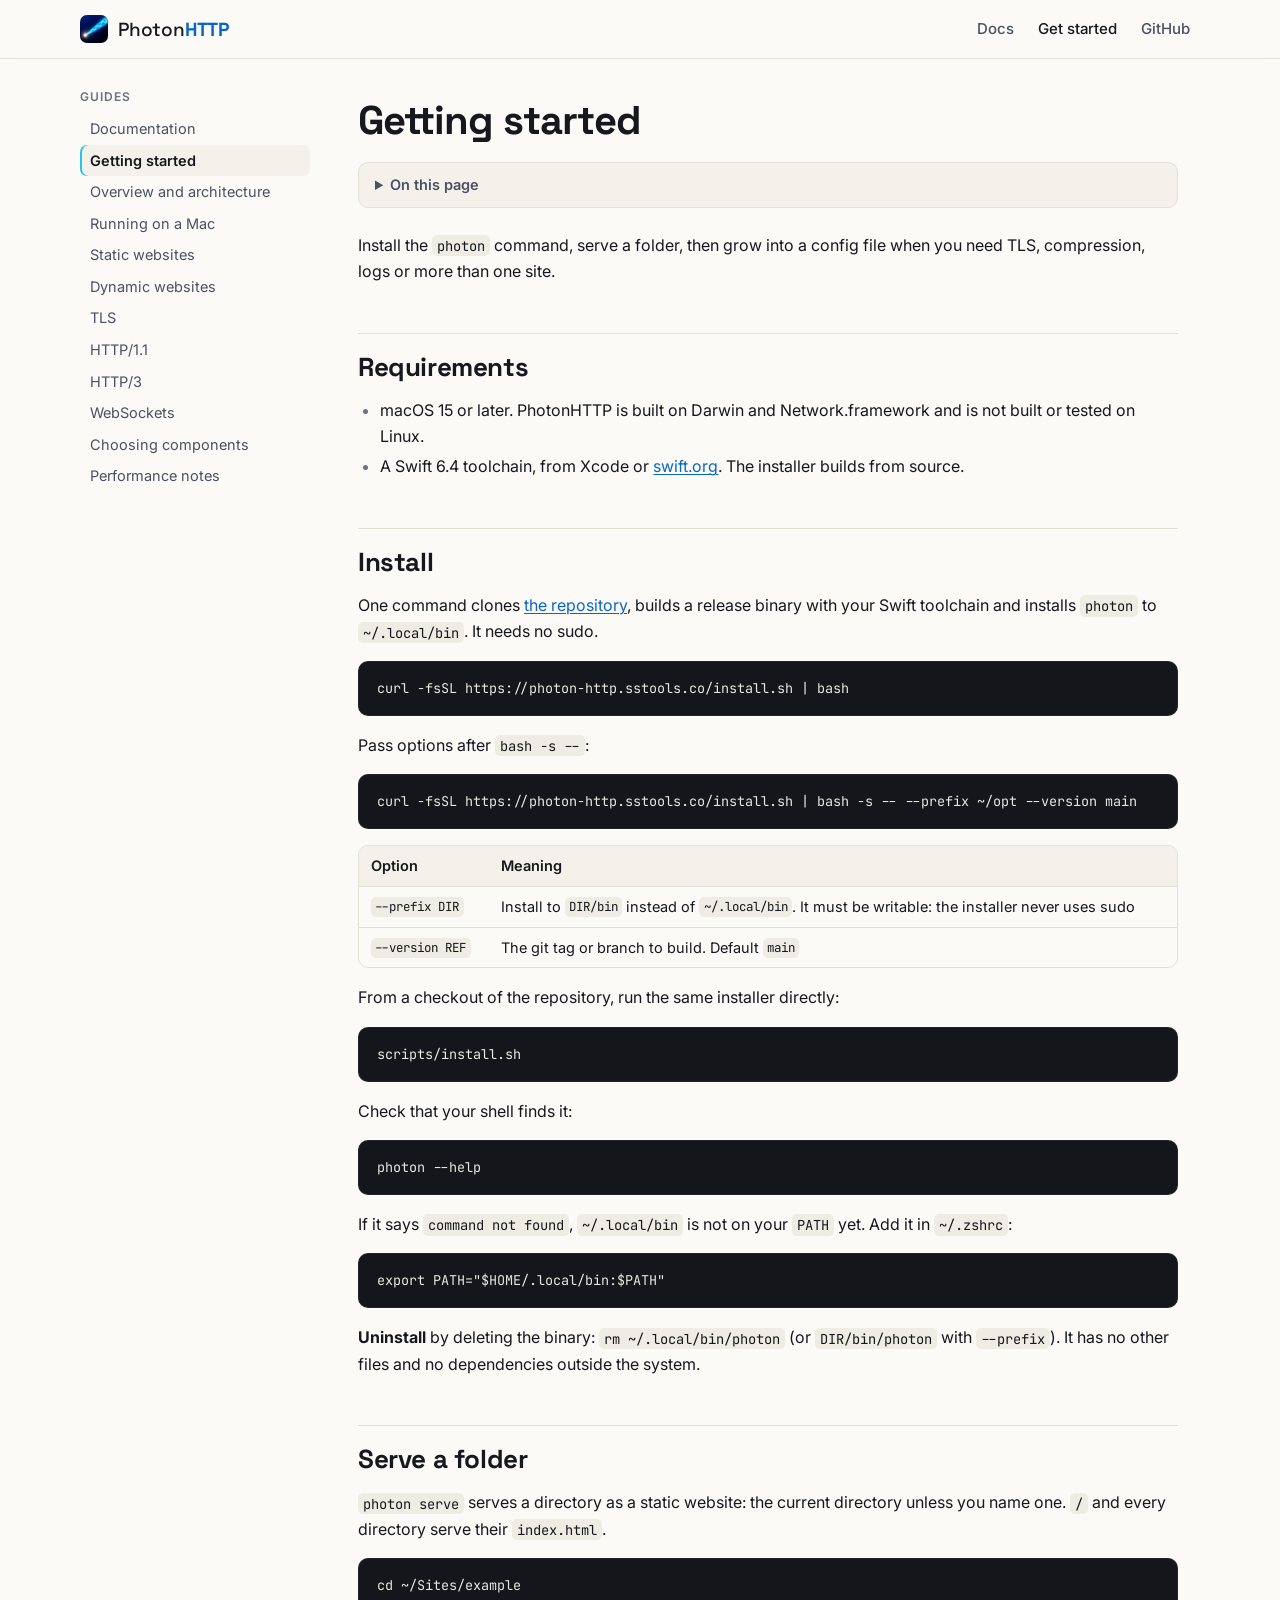
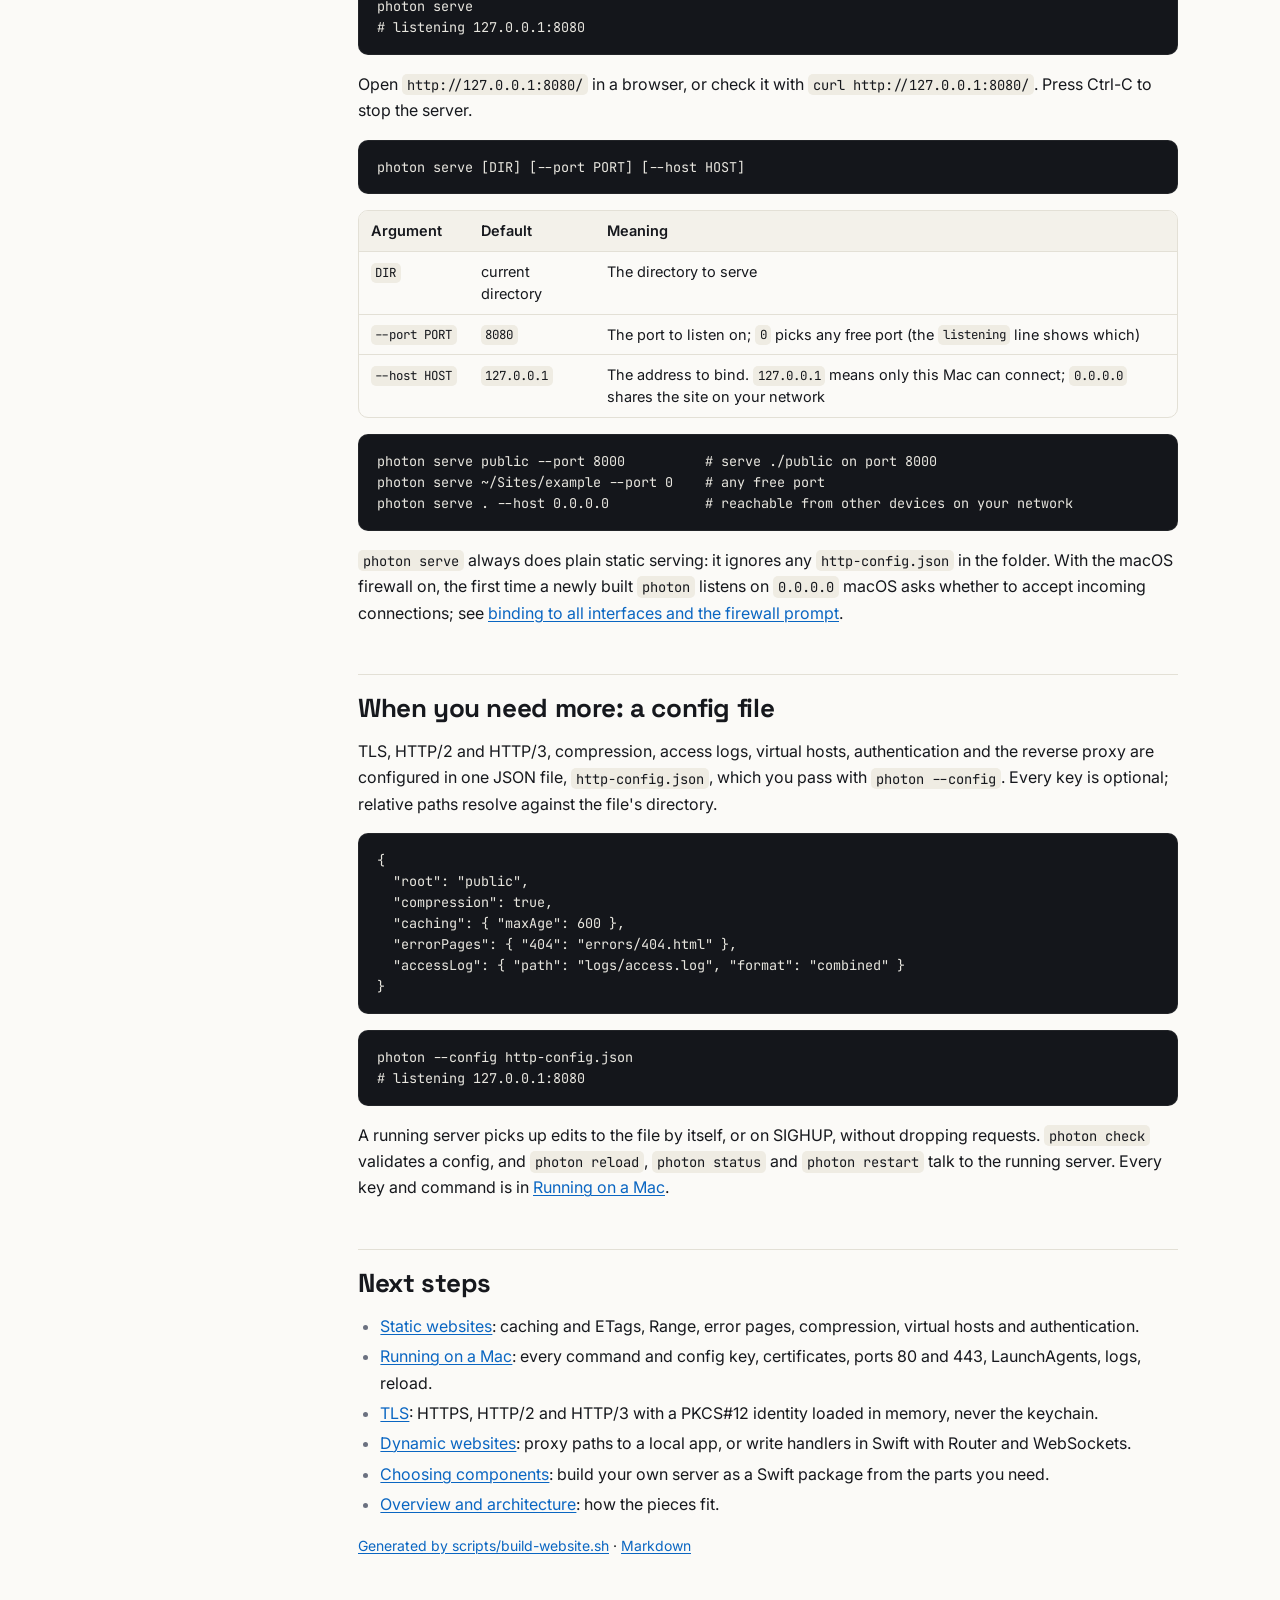
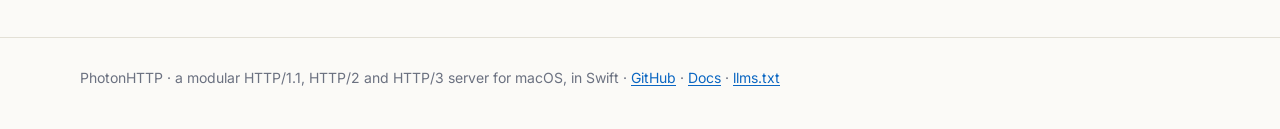
==== Website/docs/getting-started.html @ 5d08bf26 "Add the photon-http.sstools.co website Home page, docs generated from docs/guide by scripts/build-we" ====
<!doctype html>
<html lang="en">
<head>
<meta charset="utf-8">
<meta name="viewport" content="width=device-width, initial-scale=1">
<title>Getting started · PhotonHTTP</title>
<meta name="description" content="Install the photon command with one line and serve any folder as a static website with photon serve.">
<link rel="canonical" href="https://photon-http.sstools.co/docs/getting-started.html">
<link rel="alternate" type="text/markdown" href="getting-started.md" title="Markdown">
<meta property="og:type" content="article">
<meta property="og:site_name" content="PhotonHTTP">
<meta property="og:title" content="Getting started · PhotonHTTP">
<meta property="og:description" content="Install the photon command with one line and serve any folder as a static website with photon serve.">
<meta property="og:url" content="https://photon-http.sstools.co/docs/getting-started.html">
<meta property="og:image" content="https://photon-http.sstools.co/images/og.png">
<meta property="og:image:width" content="1200">
<meta property="og:image:height" content="630">
<meta property="og:image:alt" content="PhotonHTTP">
<meta name="twitter:card" content="summary_large_image">
<meta name="twitter:title" content="Getting started · PhotonHTTP">
<meta name="twitter:description" content="Install the photon command with one line and serve any folder as a static website with photon serve.">
<meta name="twitter:image" content="https://photon-http.sstools.co/images/og.png">
<link rel="icon" type="image/png" sizes="32x32" href="../images/favicon-32.png">
<link rel="apple-touch-icon" href="../images/apple-touch-icon.png">
<link rel="preconnect" href="https://fonts.googleapis.com">
<link rel="preconnect" href="https://fonts.gstatic.com" crossorigin>
<link rel="stylesheet" href="https://fonts.googleapis.com/css2?family=Inter:wght@400;500;600;700&amp;family=JetBrains+Mono:wght@400;500&amp;family=Space+Grotesk:wght@500;700&amp;display=swap">
<link rel="stylesheet" href="../assets/site.css">
<script src="../assets/site.js" defer></script>
</head>
<body class="docs">
<!-- Generated by scripts/build-website.sh from scripts/build-website.sh. Do not edit. -->
<header class="site-header">
  <div class="wrap header-inner">
    <a class="brand" href="../"><img src="../images/logo.png" alt="" width="28" height="28" onerror="this.remove()"><span>Photon<b>HTTP</b></span></a>
    <nav class="top-nav" aria-label="Site">
      <a href="index.html">Docs</a>
      <a href="getting-started.html" aria-current="page">Get started</a>
      <a href="https://github.com/brennanMKE/PhotonHTTP" rel="noopener">GitHub</a>
    </nav>
  </div>
</header>
<div class="wrap docs-layout">
  <aside class="docs-nav" aria-label="Documentation">
    <details open>
      <summary>Guides</summary>
      <ul>
<li><a href="index.html">Documentation</a></li>
<li><a href="getting-started.html" aria-current="page">Getting started</a></li>
<li><a href="overview.html">Overview and architecture</a></li>
<li><a href="running-on-a-mac.html">Running on a Mac</a></li>
<li><a href="static-sites.html">Static websites</a></li>
<li><a href="dynamic-sites.html">Dynamic websites</a></li>
<li><a href="tls.html">TLS</a></li>
<li><a href="http1.html">HTTP/1.1</a></li>
<li><a href="http3.html">HTTP/3</a></li>
<li><a href="websockets.html">WebSockets</a></li>
<li><a href="choosing-components.html">Choosing components</a></li>
<li><a href="performance.html">Performance notes</a></li>
      </ul>
    </details>
  </aside>
  <main class="prose" id="main">
<h1 id="getting-started">Getting started</h1>
<details class="toc"><summary>On this page</summary><ul>
<li><a href="#requirements">Requirements</a></li>
<li><a href="#install">Install</a></li>
<li><a href="#serve-a-folder">Serve a folder</a></li>
<li><a href="#when-you-need-more-a-config-file">When you need more: a config file</a></li>
<li><a href="#next-steps">Next steps</a></li>
</ul></details>
<p>Install the <code>photon</code> command, serve a folder, then grow into a config file when you need TLS,
compression, logs or more than one site.</p>
<h2 id="requirements"><a class="anchor" href="#requirements" aria-hidden="true">#</a>Requirements</h2>
<ul>
<li>macOS 15 or later. PhotonHTTP is built on Darwin and Network.framework and is not built or
tested on Linux.</li>
<li>A Swift 6.4 toolchain, from Xcode or <a href="https://www.swift.org/install/macos/" rel="noopener">swift.org</a>. The
installer builds from source.</li>
</ul>
<h2 id="install"><a class="anchor" href="#install" aria-hidden="true">#</a>Install</h2>
<p>One command clones <a href="https://github.com/brennanMKE/PhotonHTTP" rel="noopener">the repository</a>, builds a
release binary with your Swift toolchain and installs <code>photon</code> to <code>~/.local/bin</code>. It needs no
sudo.</p>
<pre><code class="language-bash">curl -fsSL https://photon-http.sstools.co/install.sh | bash</code></pre>
<p>Pass options after <code>bash -s --</code>:</p>
<pre><code class="language-bash">curl -fsSL https://photon-http.sstools.co/install.sh | bash -s -- --prefix ~/opt --version main</code></pre>
<div class="table-wrap"><table><thead><tr><th>Option</th><th>Meaning</th></tr></thead><tbody><tr><td><code>--prefix DIR</code></td><td>Install to <code>DIR/bin</code> instead of <code>~/.local/bin</code>. It must be writable: the installer never uses sudo</td></tr><tr><td><code>--version REF</code></td><td>The git tag or branch to build. Default <code>main</code></td></tr></tbody></table></div>
<p>From a checkout of the repository, run the same installer directly:</p>
<pre><code class="language-bash">scripts/install.sh</code></pre>
<p>Check that your shell finds it:</p>
<pre><code class="language-bash">photon --help</code></pre>
<p>If it says <code>command not found</code>, <code>~/.local/bin</code> is not on your <code>PATH</code> yet. Add it in
<code>~/.zshrc</code>:</p>
<pre><code class="language-bash">export PATH="$HOME/.local/bin:$PATH"</code></pre>
<p><strong>Uninstall</strong> by deleting the binary: <code>rm ~/.local/bin/photon</code> (or <code>DIR/bin/photon</code> with
<code>--prefix</code>). It has no other files and no dependencies outside the system.</p>
<h2 id="serve-a-folder"><a class="anchor" href="#serve-a-folder" aria-hidden="true">#</a>Serve a folder</h2>
<p><code>photon serve</code> serves a directory as a static website: the current directory unless you name
one. <code>/</code> and every directory serve their <code>index.html</code>.</p>
<pre><code class="language-bash">cd ~/Sites/example
photon serve
# listening 127.0.0.1:8080</code></pre>
<p>Open <code>http://127.0.0.1:8080/</code> in a browser, or check it with <code>curl http://127.0.0.1:8080/</code>.
Press Ctrl-C to stop the server.</p>
<pre><code>photon serve [DIR] [--port PORT] [--host HOST]</code></pre>
<div class="table-wrap"><table><thead><tr><th>Argument</th><th>Default</th><th>Meaning</th></tr></thead><tbody><tr><td><code>DIR</code></td><td>current directory</td><td>The directory to serve</td></tr><tr><td><code>--port PORT</code></td><td><code>8080</code></td><td>The port to listen on; <code>0</code> picks any free port (the <code>listening</code> line shows which)</td></tr><tr><td><code>--host HOST</code></td><td><code>127.0.0.1</code></td><td>The address to bind. <code>127.0.0.1</code> means only this Mac can connect; <code>0.0.0.0</code> shares the site on your network</td></tr></tbody></table></div>
<pre><code class="language-bash">photon serve public --port 8000          # serve ./public on port 8000
photon serve ~/Sites/example --port 0    # any free port
photon serve . --host 0.0.0.0            # reachable from other devices on your network</code></pre>
<p><code>photon serve</code> always does plain static serving: it ignores any <code>http-config.json</code> in the
folder. With the macOS firewall on, the first time a newly built <code>photon</code> listens on <code>0.0.0.0</code>
macOS asks whether to accept incoming connections; see
<a href="running-on-a-mac.html#binding-to-all-interfaces-and-the-firewall-prompt">binding to all interfaces and the firewall prompt</a>.</p>
<h2 id="when-you-need-more-a-config-file"><a class="anchor" href="#when-you-need-more-a-config-file" aria-hidden="true">#</a>When you need more: a config file</h2>
<p>TLS, HTTP/2 and HTTP/3, compression, access logs, virtual hosts, authentication and the reverse
proxy are configured in one JSON file, <code>http-config.json</code>, which you pass with
<code>photon --config</code>. Every key is optional; relative paths resolve against the file's directory.</p>
<pre><code class="language-json">{
  "root": "public",
  "compression": true,
  "caching": { "maxAge": 600 },
  "errorPages": { "404": "errors/404.html" },
  "accessLog": { "path": "logs/access.log", "format": "combined" }
}</code></pre>
<pre><code class="language-bash">photon --config http-config.json
# listening 127.0.0.1:8080</code></pre>
<p>A running server picks up edits to the file by itself, or on SIGHUP, without dropping
requests. <code>photon check</code> validates a config, and <code>photon reload</code>, <code>photon status</code> and
<code>photon restart</code> talk to the running server. Every key and command is in
<a href="running-on-a-mac.html">Running on a Mac</a>.</p>
<h2 id="next-steps"><a class="anchor" href="#next-steps" aria-hidden="true">#</a>Next steps</h2>
<ul>
<li><a href="static-sites.html">Static websites</a>: caching and ETags, Range, error pages, compression,
virtual hosts and authentication.</li>
<li><a href="running-on-a-mac.html">Running on a Mac</a>: every command and config key, certificates, ports
80 and 443, LaunchAgents, logs, reload.</li>
<li><a href="tls.html">TLS</a>: HTTPS, HTTP/2 and HTTP/3 with a PKCS#12 identity loaded in memory, never the
keychain.</li>
<li><a href="dynamic-sites.html">Dynamic websites</a>: proxy paths to a local app, or write handlers in Swift
with Router and WebSockets.</li>
<li><a href="choosing-components.html">Choosing components</a>: build your own server as a Swift package from
the parts you need.</li>
<li><a href="overview.html">Overview and architecture</a>: how the pieces fit.</li>
</ul>
    <p class="edit-link"><a href="https://github.com/brennanMKE/PhotonHTTP/blob/main/scripts/build-website.sh" rel="noopener">Generated by scripts/build-website.sh</a> · <a href="getting-started.md">Markdown</a></p>
  </main>
</div>
<footer class="site-footer">
  <div class="wrap">
    <p>PhotonHTTP · a modular HTTP/1.1, HTTP/2 and HTTP/3 server for macOS, in Swift ·
    <a href="https://github.com/brennanMKE/PhotonHTTP" rel="noopener">GitHub</a> · <a href="index.html">Docs</a> ·
    <a href="../llms.txt">llms.txt</a></p>
  </div>
</footer>
</body>
</html>
---- Website/assets/site.css ----
/* PhotonHTTP website. Light and dark via prefers-color-scheme; no frameworks. */

:root {
  --bg: #fbfaf7;
  --bg-soft: #f3f1ea;
  --surface: #ffffff;
  --ink: #16181d;
  --ink-soft: #4b5160;
  --ink-faint: #6b7180;
  --line: #e3e0d6;
  --accent: #0a66c2;          /* links and highlights: the beam's blue */
  --accent-strong: #084e94;
  --accent-glow: #22c5ee;     /* cyan glow, as in the logo */
  --warm: #f5b04c;            /* the photon's source */
  --code-bg: #14161b;
  --code-ink: #e8e6df;
  --code-dim: #8b909c;
  --inline-code-bg: #efece3;
  --header-bg: rgba(251, 250, 247, 0.86);
  --shadow: 0 1px 2px rgba(20, 20, 30, 0.05), 0 8px 24px rgba(20, 20, 30, 0.06);
  --radius: 12px;
  --font-body: "Inter", -apple-system, BlinkMacSystemFont, "Segoe UI", sans-serif;
  --font-display: "Space Grotesk", "Inter", -apple-system, sans-serif;
  --font-mono: "JetBrains Mono", ui-monospace, "SF Mono", Menlo, monospace;
  color-scheme: light dark;
}

@media (prefers-color-scheme: dark) {
  :root {
    --bg: #0e1014;
    --bg-soft: #14171d;
    --surface: #171a21;
    --ink: #ecebe6;
    --ink-soft: #b4b8c2;
    --ink-faint: #8a909c;
    --line: #272b34;
    --accent: #6cc9ff;
    --accent-strong: #a8defd;
    --accent-glow: #22c5ee;
    --code-bg: #0a0b0e;
    --code-ink: #e8e6df;
    --code-dim: #7d8290;
    --inline-code-bg: #20242c;
    --header-bg: rgba(14, 16, 20, 0.86);
    --shadow: 0 1px 2px rgba(0, 0, 0, 0.3), 0 8px 24px rgba(0, 0, 0, 0.25);
  }
}

*, *::before, *::after { box-sizing: border-box; }

html { -webkit-text-size-adjust: 100%; scroll-padding-top: 72px; }

body {
  margin: 0;
  background: var(--bg);
  color: var(--ink);
  font: 400 16px/1.65 var(--font-body);
  overflow-wrap: break-word;
}

a { color: var(--accent); text-decoration-thickness: 1px; text-underline-offset: 2px; }
a:hover { color: var(--accent-strong); }

img { max-width: 100%; height: auto; }

.wrap { max-width: 1160px; margin: 0 auto; padding: 0 20px; }

/* ---------------------------------------------------------------- header / footer */

.site-header {
  position: sticky; top: 0; z-index: 10;
  background: var(--header-bg);
  backdrop-filter: saturate(1.4) blur(10px);
  -webkit-backdrop-filter: saturate(1.4) blur(10px);
  border-bottom: 1px solid var(--line);
}
.header-inner { display: flex; align-items: center; justify-content: space-between; height: 58px; gap: 16px; }
.brand { display: inline-flex; align-items: center; gap: 10px; color: var(--ink); text-decoration: none;
  font: 500 19px/1 var(--font-display); letter-spacing: -0.01em; white-space: nowrap; }
.brand img { width: 28px; height: 28px; border-radius: 7px; }
.brand b { font-weight: 700; color: var(--accent); }
.brand:hover { color: var(--ink); }
.top-nav { display: flex; gap: 4px; }
.top-nav a { color: var(--ink-soft); text-decoration: none; font-weight: 500; font-size: 15px;
  padding: 6px 10px; border-radius: 8px; }
.top-nav a:hover { color: var(--ink); background: var(--bg-soft); }
.top-nav a[aria-current="page"] { color: var(--ink); }

.site-footer { border-top: 1px solid var(--line); margin-top: 64px; padding: 28px 0 40px;
  color: var(--ink-faint); font-size: 14px; }
.site-footer p { margin: 0; }

/* ---------------------------------------------------------------- code */

code, pre, kbd { font-family: var(--font-mono); font-size: 0.88em; }
:not(pre) > code {
  background: var(--inline-code-bg);
  padding: 0.12em 0.36em;
  border-radius: 5px;
  font-size: 0.86em;
}
pre {
  position: relative;
  background: var(--code-bg);
  color: var(--code-ink);
  padding: 16px 18px;
  border-radius: 10px;
  overflow-x: auto;
  line-height: 1.55;
  font-size: 13.5px;
  border: 1px solid rgba(255, 255, 255, 0.06);
  tab-size: 4;
}
pre code { font-size: inherit; background: none; padding: 0; color: inherit; }
pre .prompt { color: var(--code-dim); user-select: none; -webkit-user-select: none; }
pre .comment { color: var(--code-dim); }
pre .out { color: #7ee2a8; }

.copy-btn {
  position: absolute; top: 8px; right: 8px;
  font: 500 12px/1 var(--font-body);
  color: var(--code-dim);
  background: rgba(255, 255, 255, 0.06);
  border: 1px solid rgba(255, 255, 255, 0.1);
  border-radius: 6px;
  padding: 6px 8px;
  cursor: pointer;
  opacity: 0;
  transition: opacity 0.15s;
}
pre:hover .copy-btn, .copy-btn:focus-visible, .copy-btn.done { opacity: 1; }
.copy-btn:hover { color: var(--code-ink); }
@media (hover: none) { .copy-btn { opacity: 1; } }

/* ---------------------------------------------------------------- buttons */

.btn {
  display: inline-flex; align-items: center; gap: 8px;
  padding: 11px 18px; border-radius: 10px;
  font-weight: 600; font-size: 15px; text-decoration: none;
  border: 1px solid var(--line); color: var(--ink); background: var(--surface);
}
.btn:hover { color: var(--ink); border-color: var(--ink-faint); }
.btn.primary { background: var(--ink); color: var(--bg); border-color: var(--ink); }
.btn.primary:hover { color: var(--bg); opacity: 0.9; }

/* ---------------------------------------------------------------- home */

.hero {
  position: relative;
  color: #eef1f7;
  background: #03050b url("../images/hero.png") left center / cover no-repeat;
  border-bottom: 1px solid #1a2030;
  padding: 88px 0 96px;
}
.hero::after {   /* keeps the text readable wherever the image is cropped */
  content: ""; position: absolute; inset: 0; pointer-events: none;
  background: linear-gradient(90deg, rgba(3, 5, 11, 0) 25%, rgba(3, 5, 11, 0.55) 55%, rgba(3, 5, 11, 0.7));
}
.hero-copy { position: relative; z-index: 1; margin-left: auto; max-width: 640px; }
.eyebrow { display: inline-block; font: 500 13px/1 var(--font-mono); color: #7dd3fc;
  letter-spacing: 0.02em; margin-bottom: 18px; }
.hero h1 {
  font: 700 clamp(36px, 6vw, 60px)/1.04 var(--font-display);
  letter-spacing: -0.03em; margin: 0 0 20px; color: #fff;
}
.hero h1 em { font-style: normal; background: linear-gradient(90deg, #7dd3fc, #a78bfa);
  -webkit-background-clip: text; background-clip: text; color: transparent; }
.lede { font-size: 19px; color: #c3cad8; margin: 0 0 28px; max-width: 34em; }
.hero .lede code { background: rgba(255, 255, 255, 0.1); color: #eef1f7; }
.cta { display: flex; flex-wrap: wrap; gap: 12px; }
.hero .btn { background: rgba(255, 255, 255, 0.08); color: #eef1f7; border-color: rgba(255, 255, 255, 0.22); }
.hero .btn:hover { background: rgba(255, 255, 255, 0.14); color: #fff; border-color: rgba(255, 255, 255, 0.4); }
.hero .btn.primary { background: #fff; color: #0b1020; border-color: #fff; }
.hero .btn.primary:hover { background: #e6f6ff; color: #0b1020; }
.facts { display: flex; flex-wrap: wrap; gap: 8px 18px; margin: 28px 0 0; padding: 0; list-style: none;
  font-size: 14px; color: #9aa3b5; }
.facts li::before { content: "◆"; color: var(--warm, #f5b04c); font-size: 9px; margin-right: 8px; vertical-align: 2px; }

section { padding: 48px 0; }
.section-head { max-width: 46em; margin-bottom: 28px; }
.section-head h2 { font: 700 clamp(26px, 3.6vw, 34px)/1.15 var(--font-display); letter-spacing: -0.02em; margin: 0 0 10px; }
.section-head p { color: var(--ink-soft); margin: 0; font-size: 17px; }

.quickstart { display: grid; grid-template-columns: 1fr 1fr; gap: 20px; }
.step { background: var(--surface); border: 1px solid var(--line); border-radius: var(--radius);
  padding: 22px; box-shadow: var(--shadow); min-width: 0; }
.step h3 { margin: 0 0 4px; font: 600 17px/1.3 var(--font-display); }
.step h3 .n { display: inline-grid; place-items: center; width: 24px; height: 24px; border-radius: 50%;
  background: var(--ink); color: var(--bg); font-size: 13px; margin-right: 8px; vertical-align: 1px; }
.step p { margin: 0 0 12px; color: var(--ink-soft); font-size: 15px; }
.step pre { margin: 0 0 12px; }
.step .note { font-size: 14px; color: var(--ink-faint); margin: 0; }

.features { display: grid; grid-template-columns: repeat(auto-fill, minmax(260px, 1fr)); gap: 16px; }
.feature { background: var(--surface); border: 1px solid var(--line); border-radius: var(--radius); padding: 20px 20px 18px; }
.feature h3 { margin: 0 0 8px; font: 600 16.5px/1.3 var(--font-display); display: flex; gap: 10px; align-items: center; }
.feature h3::before { content: ""; width: 8px; height: 8px; border-radius: 2px; background: var(--accent-glow);
  box-shadow: 0 0 10px var(--accent-glow); flex: none; }
.feature p { margin: 0; font-size: 14.5px; color: var(--ink-soft); line-height: 1.6; }
.feature a { font-weight: 500; }

.stats { display: grid; grid-template-columns: repeat(4, 1fr); gap: 16px; }
.stat { border-top: 2px solid var(--accent-glow); padding-top: 14px; }
.stat .num { font: 700 32px/1.1 var(--font-display); letter-spacing: -0.02em; }
.stat .num small { font-size: 17px; font-weight: 500; color: var(--ink-soft); }
.stat p { margin: 6px 0 0; font-size: 14.5px; color: var(--ink-soft); }
.fine { font-size: 13.5px; color: var(--ink-faint); margin-top: 22px; }

.two-ways { display: grid; grid-template-columns: 1fr 1fr; gap: 20px; }
.two-ways .step pre { font-size: 13px; }

.band { background: var(--bg-soft); border-top: 1px solid var(--line); border-bottom: 1px solid var(--line); }

/* ---------------------------------------------------------------- docs layout */

.docs-layout { display: grid; grid-template-columns: 230px minmax(0, 1fr); gap: 48px; padding-top: 32px; }
.docs-nav { position: sticky; top: 82px; align-self: start; max-height: calc(100vh - 100px); overflow-y: auto; }
.docs-nav summary { font: 600 12px/1 var(--font-body); text-transform: uppercase; letter-spacing: 0.08em;
  color: var(--ink-faint); margin-bottom: 10px; list-style: none; cursor: default; }
.docs-nav summary::-webkit-details-marker { display: none; }
.docs-nav ul { list-style: none; margin: 0; padding: 0; }
.docs-nav a { display: block; padding: 6px 10px; border-radius: 7px; color: var(--ink-soft);
  text-decoration: none; font-size: 14.5px; line-height: 1.35; }
.docs-nav a:hover { background: var(--bg-soft); color: var(--ink); }
.docs-nav a[aria-current="page"] { background: var(--bg-soft); color: var(--ink); font-weight: 600;
  box-shadow: inset 2px 0 0 var(--accent-glow); }

/* ---------------------------------------------------------------- prose (docs content) */

.prose { max-width: 820px; min-width: 0; }
.prose h1 { font: 700 clamp(30px, 4.4vw, 40px)/1.12 var(--font-display); letter-spacing: -0.02em; margin: 8px 0 18px; }
.prose h2 { font: 700 26px/1.2 var(--font-display); letter-spacing: -0.015em; margin: 48px 0 14px;
  padding-top: 18px; border-top: 1px solid var(--line); }
.prose h3 { font: 600 20px/1.3 var(--font-display); margin: 32px 0 10px; }
.prose h4, .prose h5, .prose h6 { font: 600 16px/1.4 var(--font-body); margin: 24px 0 8px; }
.prose h2, .prose h3, .prose h4 { position: relative; }
.prose .anchor { position: absolute; left: -0.9em; width: 0.9em; color: var(--ink-faint); text-decoration: none;
  opacity: 0; font-weight: 400; }
.prose h2:hover .anchor, .prose h3:hover .anchor, .prose h4:hover .anchor, .prose .anchor:focus { opacity: 1; }
.prose p, .prose ul, .prose ol, .prose pre, .prose blockquote, .prose .table-wrap { margin: 0 0 16px; }
.prose ul, .prose ol { padding-left: 1.4em; }
.prose li { margin: 4px 0; }
.prose li > p { margin: 0 0 8px; }
.prose li > pre { margin: 10px 0 12px; }
.prose li::marker { color: var(--ink-faint); }
.prose blockquote { border-left: 3px solid var(--accent-glow); background: var(--bg-soft);
  padding: 12px 16px; border-radius: 0 8px 8px 0; color: var(--ink-soft); }
.prose blockquote p:last-child { margin-bottom: 0; }
.prose hr { border: 0; border-top: 1px solid var(--line); margin: 32px 0; }
.lead { font-size: 18px; color: var(--ink-soft); }

.table-wrap { overflow-x: auto; border: 1px solid var(--line); border-radius: 10px; }
table { border-collapse: collapse; width: 100%; font-size: 14.5px; line-height: 1.5; }
th, td { text-align: left; vertical-align: top; padding: 9px 12px; border-bottom: 1px solid var(--line); }
th { background: var(--bg-soft); font-weight: 600; white-space: nowrap; }
tr:last-child td { border-bottom: 0; }
td code { white-space: nowrap; }
td:last-child code { white-space: normal; }

.toc { background: var(--bg-soft); border: 1px solid var(--line); border-radius: 10px; padding: 10px 16px;
  margin: 0 0 24px; font-size: 14.5px; }
.toc summary { cursor: pointer; font-weight: 600; color: var(--ink-soft); }
.toc ul { margin: 10px 0 4px; padding-left: 1.2em; columns: 2; column-gap: 28px; }
.toc li { margin: 3px 0; break-inside: avoid; }

.edit-link { margin-top: 48px; font-size: 14px; }

.cards { display: grid; grid-template-columns: repeat(auto-fill, minmax(240px, 1fr)); gap: 14px; margin: 0 0 24px; }
.card { display: block; background: var(--surface); border: 1px solid var(--line); border-radius: var(--radius);
  padding: 16px 18px; text-decoration: none; color: var(--ink); }
.card:hover { border-color: var(--accent-glow); color: var(--ink); }
.card strong { display: block; font-family: var(--font-display); font-size: 16.5px; margin-bottom: 4px; }
.card span { color: var(--ink-soft); font-size: 14px; line-height: 1.5; display: block; }
.card.featured { border-color: var(--accent-glow); box-shadow: var(--shadow); }

/* ---------------------------------------------------------------- narrow screens */

@media (max-width: 900px) {
  .hero { padding: 56px 0 64px; background-position: 12% center; }
  .hero::after { background: linear-gradient(180deg, rgba(3, 5, 11, 0.35), rgba(3, 5, 11, 0.8)); }
  .hero-copy { margin-left: 0; }
  .quickstart, .two-ways { grid-template-columns: 1fr; }
  .stats { grid-template-columns: 1fr 1fr; }
  .docs-layout { grid-template-columns: 1fr; gap: 8px; padding-top: 16px; }
  .docs-nav { position: static; max-height: none; border: 1px solid var(--line); border-radius: 10px;
    padding: 10px 12px; background: var(--bg-soft); }
  .docs-nav summary { cursor: pointer; margin: 0; list-style: revert; }
  .docs-nav details[open] summary { margin-bottom: 8px; }
  .prose .anchor { display: none; }
}

@media (max-width: 560px) {
  body { font-size: 15.5px; }
  .wrap { padding: 0 16px; }
  .top-nav a { padding: 6px 7px; font-size: 14px; }
  .brand { font-size: 17px; }
  .brand img { width: 24px; height: 24px; }
  .lede { font-size: 17px; }
  .stats { grid-template-columns: 1fr; }
  .toc ul { columns: 1; }
  pre { font-size: 12.5px; padding: 14px; border-radius: 8px; }
  .step { padding: 18px; }
}
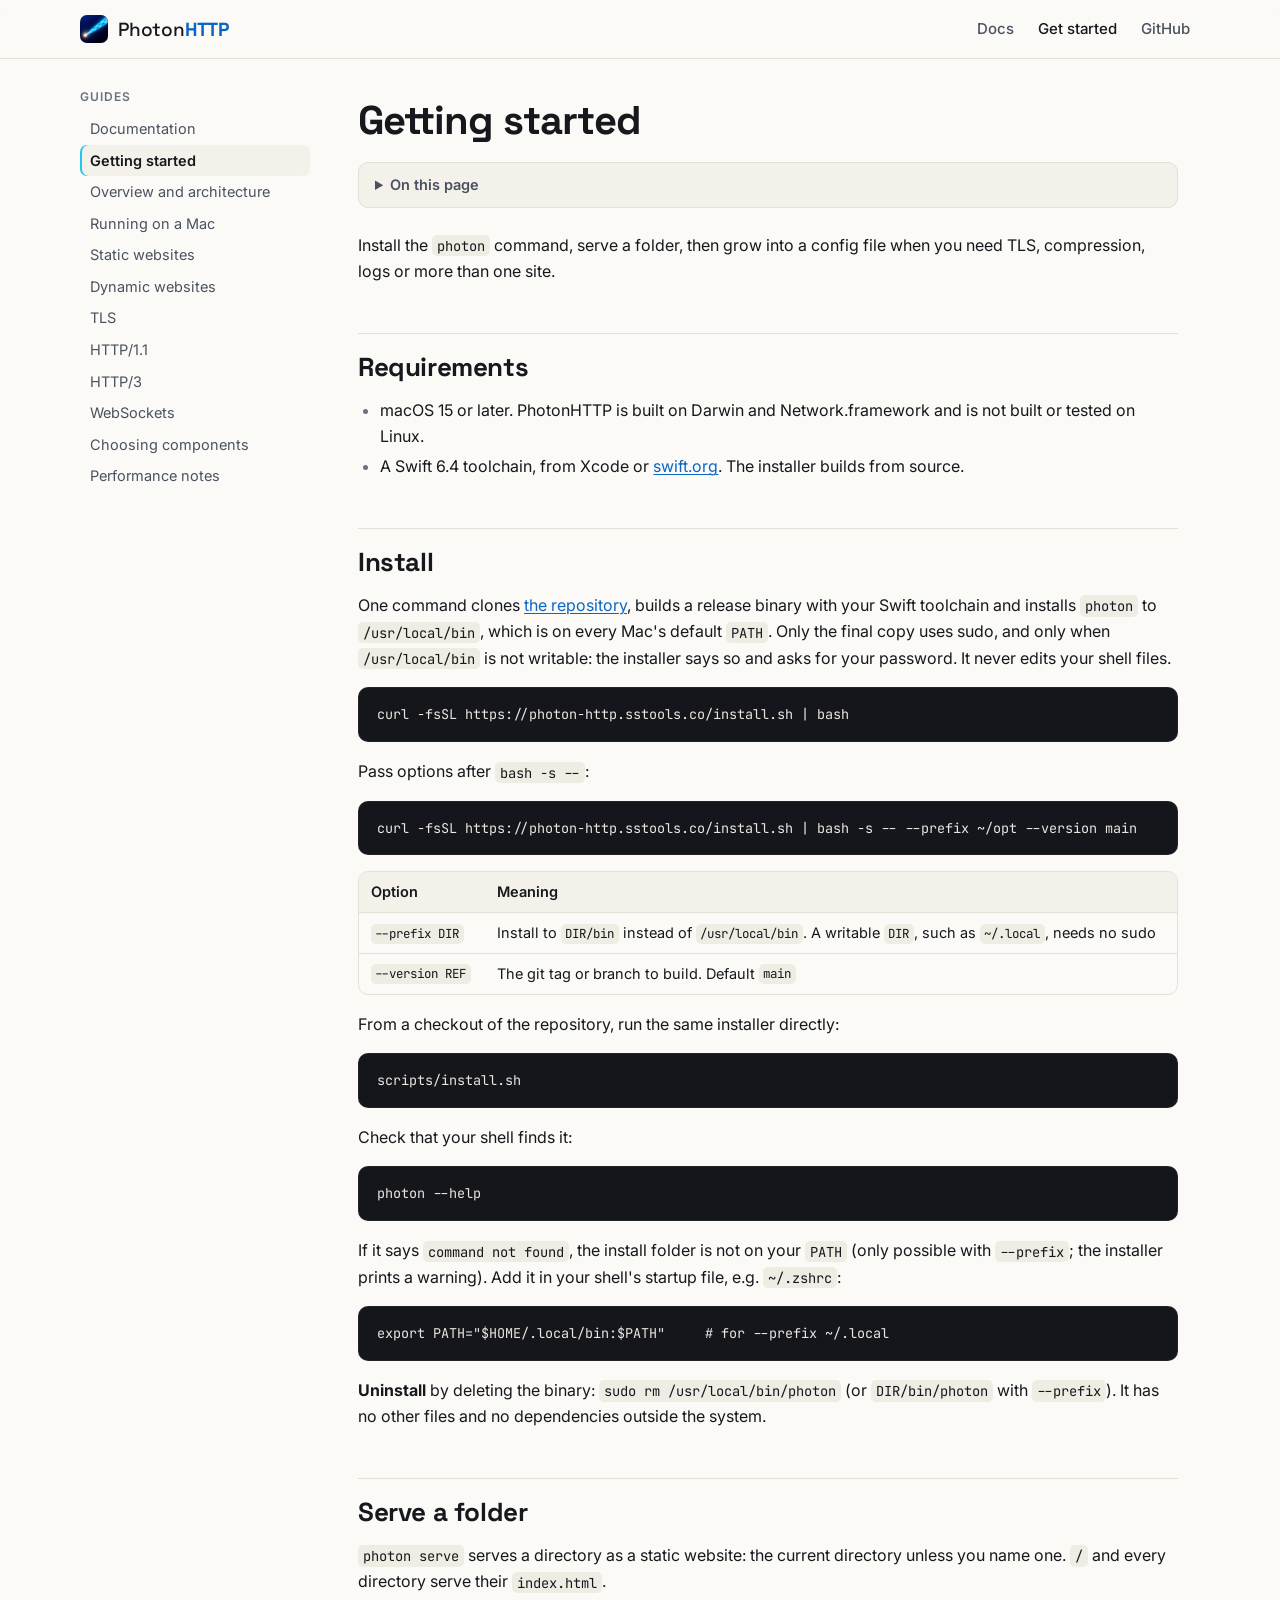
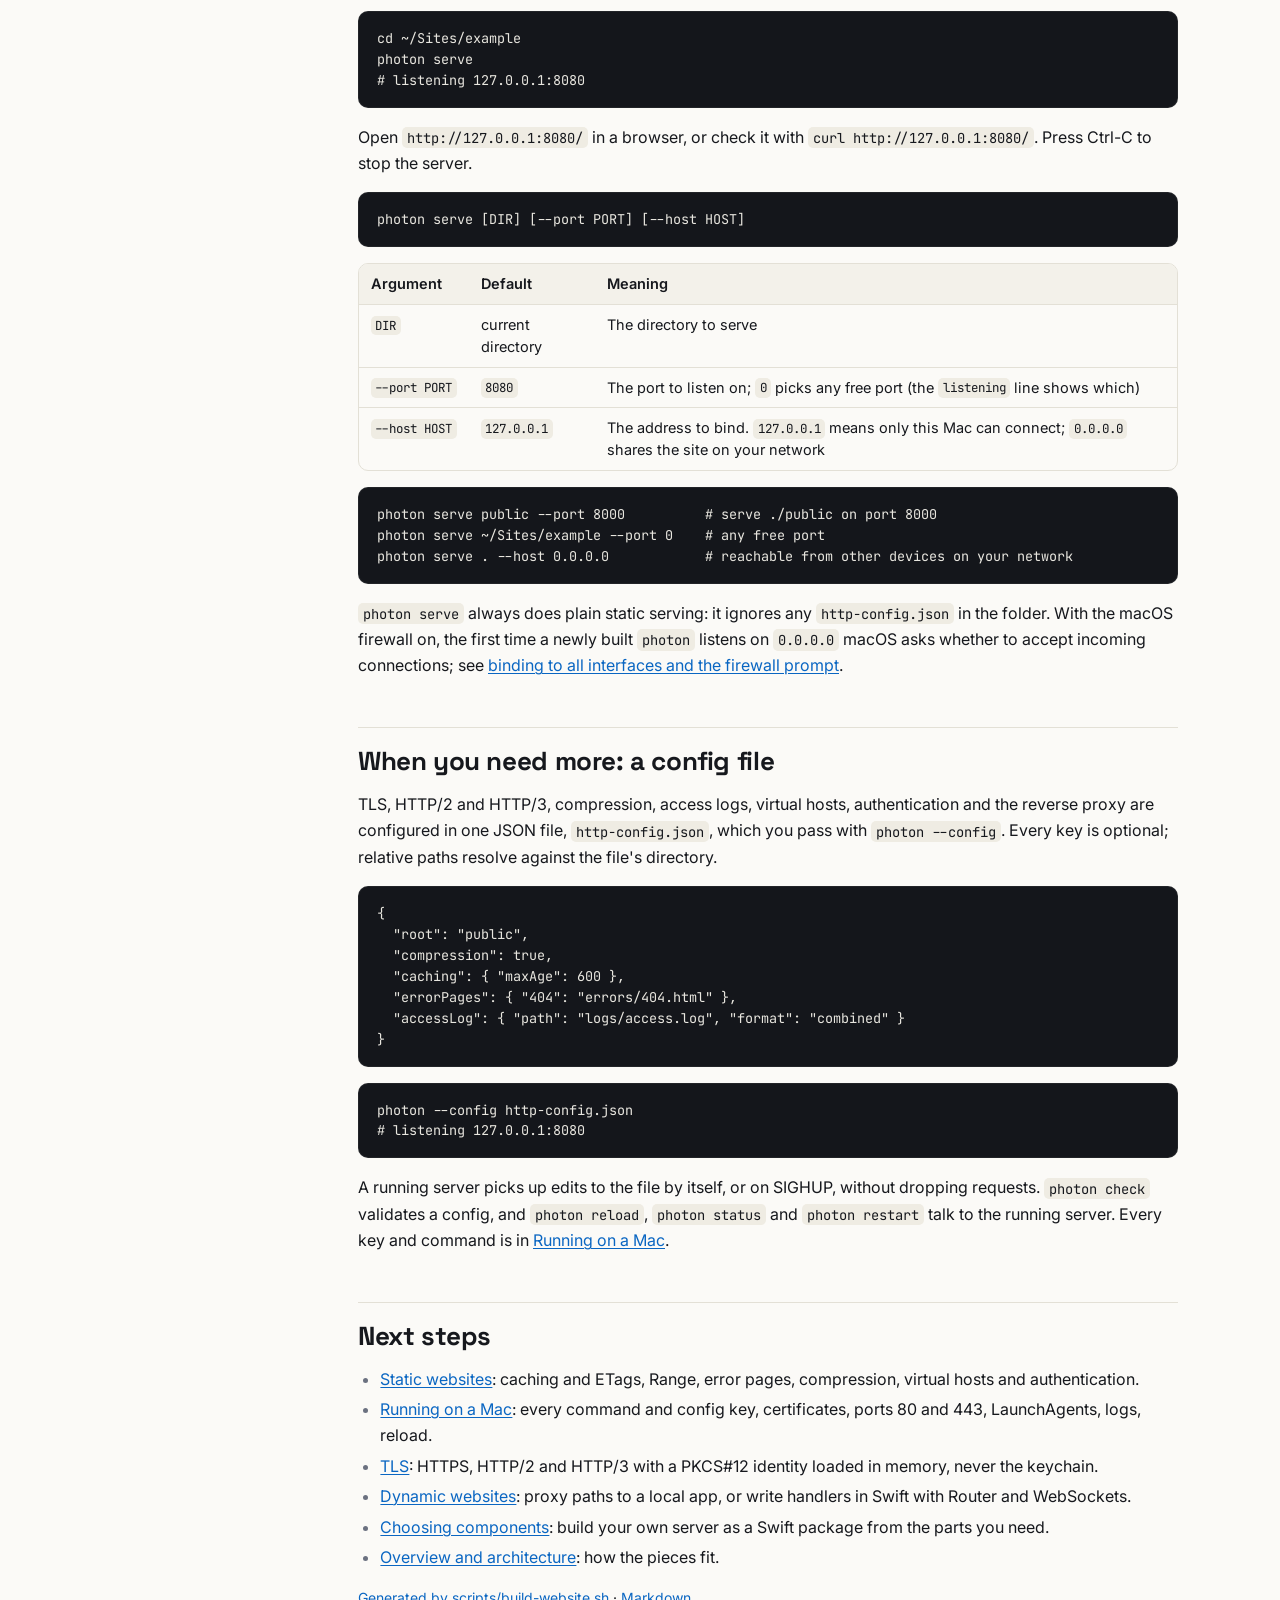
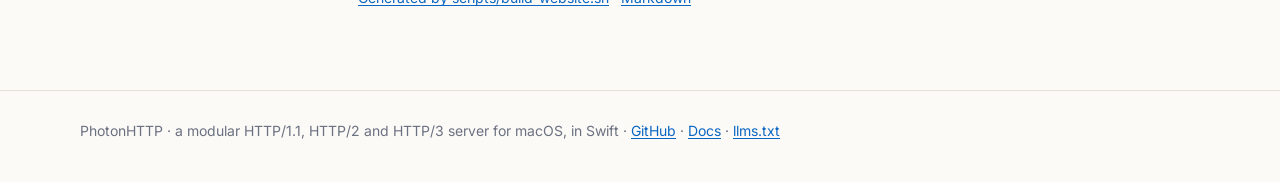
==== commit e6dda5ae: "Install photon to /usr/local/bin, with sudo only for the copy /usr/local/bin is on the default macOS" ====
--- a/Website/docs/getting-started.html
+++ b/Website/docs/getting-started.html
@@ -80,20 +80,22 @@
 </ul>
 <h2 id="install"><a class="anchor" href="#install" aria-hidden="true">#</a>Install</h2>
 <p>One command clones <a href="https://github.com/brennanMKE/PhotonHTTP" rel="noopener">the repository</a>, builds a
-release binary with your Swift toolchain and installs <code>photon</code> to <code>~/.local/bin</code>. It needs no
-sudo.</p>
+release binary with your Swift toolchain and installs <code>photon</code> to <code>/usr/local/bin</code>, which is on
+every Mac's default <code>PATH</code>. Only the final copy uses sudo, and only when <code>/usr/local/bin</code> is not
+writable: the installer says so and asks for your password. It never edits your shell files.</p>
 <pre><code class="language-bash">curl -fsSL https://photon-http.sstools.co/install.sh | bash</code></pre>
 <p>Pass options after <code>bash -s --</code>:</p>
 <pre><code class="language-bash">curl -fsSL https://photon-http.sstools.co/install.sh | bash -s -- --prefix ~/opt --version main</code></pre>
-<div class="table-wrap"><table><thead><tr><th>Option</th><th>Meaning</th></tr></thead><tbody><tr><td><code>--prefix DIR</code></td><td>Install to <code>DIR/bin</code> instead of <code>~/.local/bin</code>. It must be writable: the installer never uses sudo</td></tr><tr><td><code>--version REF</code></td><td>The git tag or branch to build. Default <code>main</code></td></tr></tbody></table></div>
+<div class="table-wrap"><table><thead><tr><th>Option</th><th>Meaning</th></tr></thead><tbody><tr><td><code>--prefix DIR</code></td><td>Install to <code>DIR/bin</code> instead of <code>/usr/local/bin</code>. A writable <code>DIR</code>, such as <code>~/.local</code>, needs no sudo</td></tr><tr><td><code>--version REF</code></td><td>The git tag or branch to build. Default <code>main</code></td></tr></tbody></table></div>
 <p>From a checkout of the repository, run the same installer directly:</p>
 <pre><code class="language-bash">scripts/install.sh</code></pre>
 <p>Check that your shell finds it:</p>
 <pre><code class="language-bash">photon --help</code></pre>
-<p>If it says <code>command not found</code>, <code>~/.local/bin</code> is not on your <code>PATH</code> yet. Add it in
+<p>If it says <code>command not found</code>, the install folder is not on your <code>PATH</code> (only possible with
+<code>--prefix</code>; the installer prints a warning). Add it in your shell's startup file, e.g.
 <code>~/.zshrc</code>:</p>
-<pre><code class="language-bash">export PATH="$HOME/.local/bin:$PATH"</code></pre>
-<p><strong>Uninstall</strong> by deleting the binary: <code>rm ~/.local/bin/photon</code> (or <code>DIR/bin/photon</code> with
+<pre><code class="language-bash">export PATH="$HOME/.local/bin:$PATH"     # for --prefix ~/.local</code></pre>
+<p><strong>Uninstall</strong> by deleting the binary: <code>sudo rm /usr/local/bin/photon</code> (or <code>DIR/bin/photon</code> with
 <code>--prefix</code>). It has no other files and no dependencies outside the system.</p>
 <h2 id="serve-a-folder"><a class="anchor" href="#serve-a-folder" aria-hidden="true">#</a>Serve a folder</h2>
 <p><code>photon serve</code> serves a directory as a static website: the current directory unless you name
